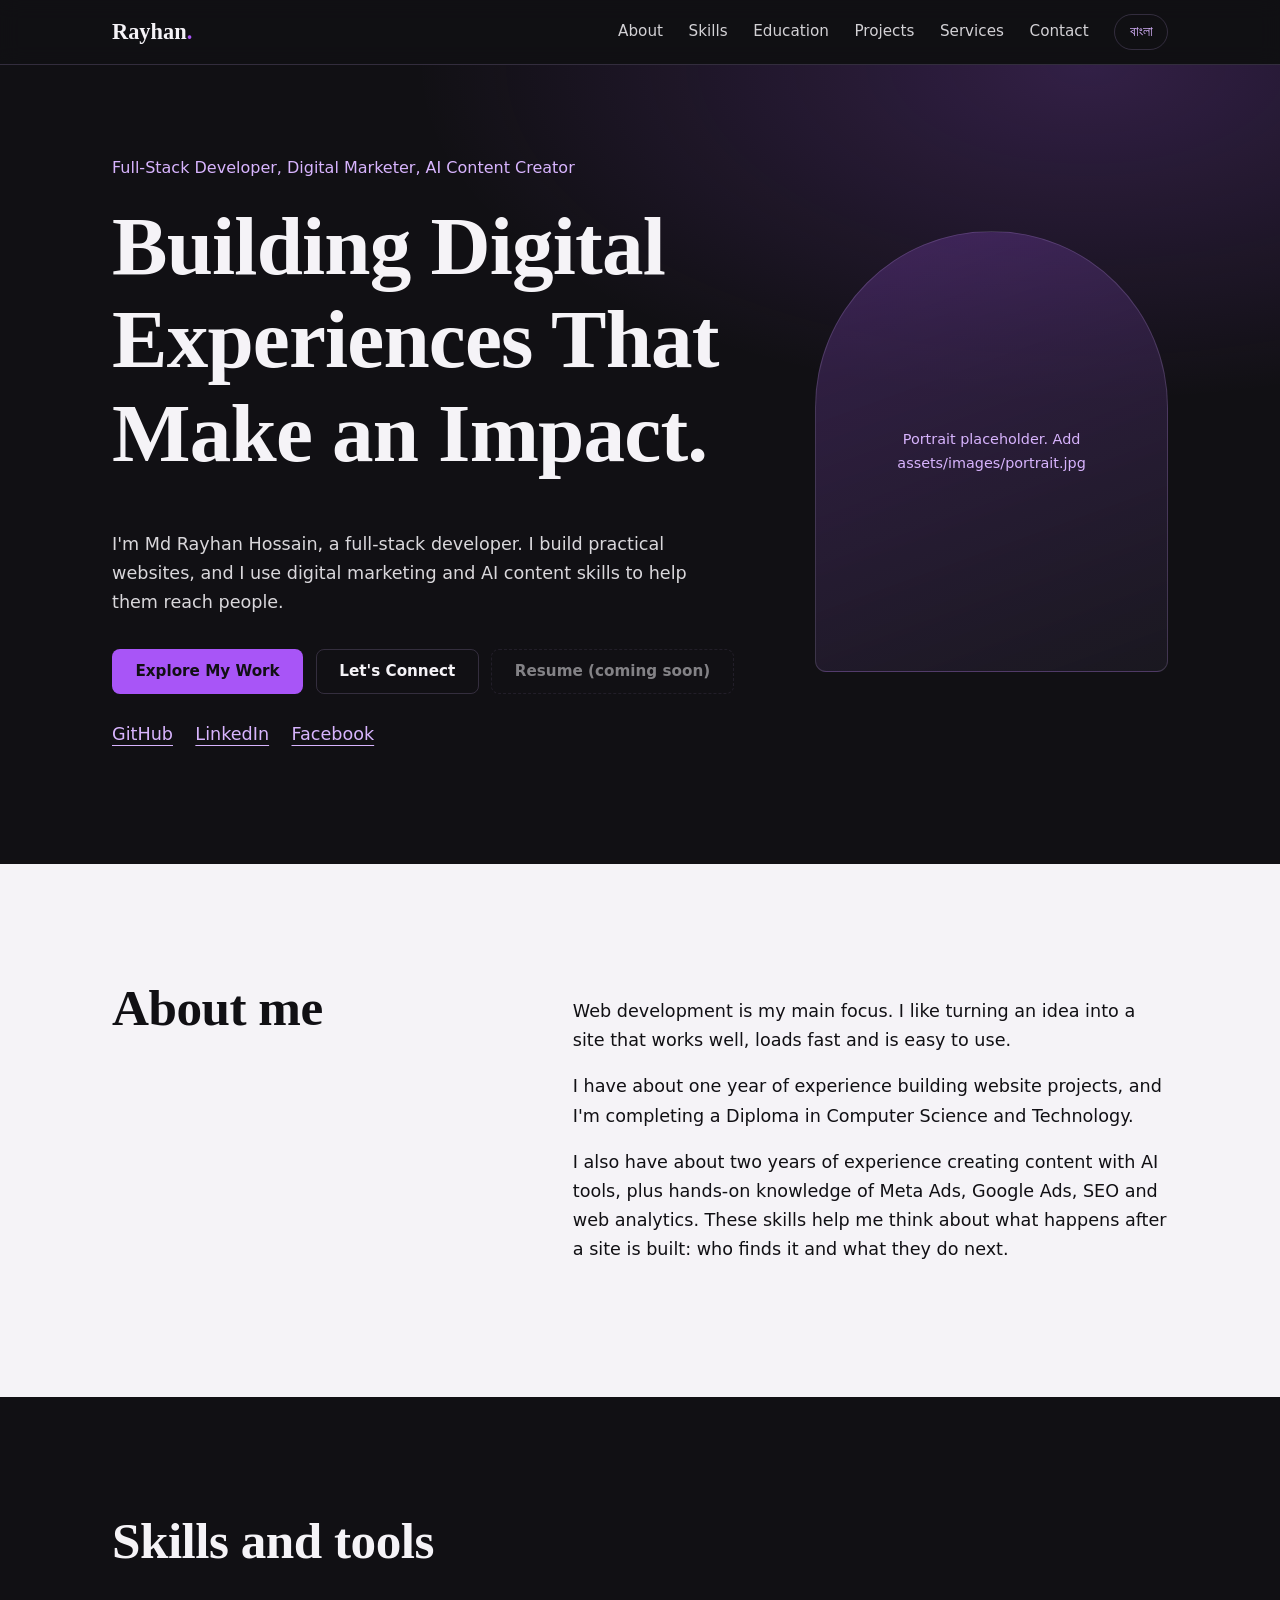
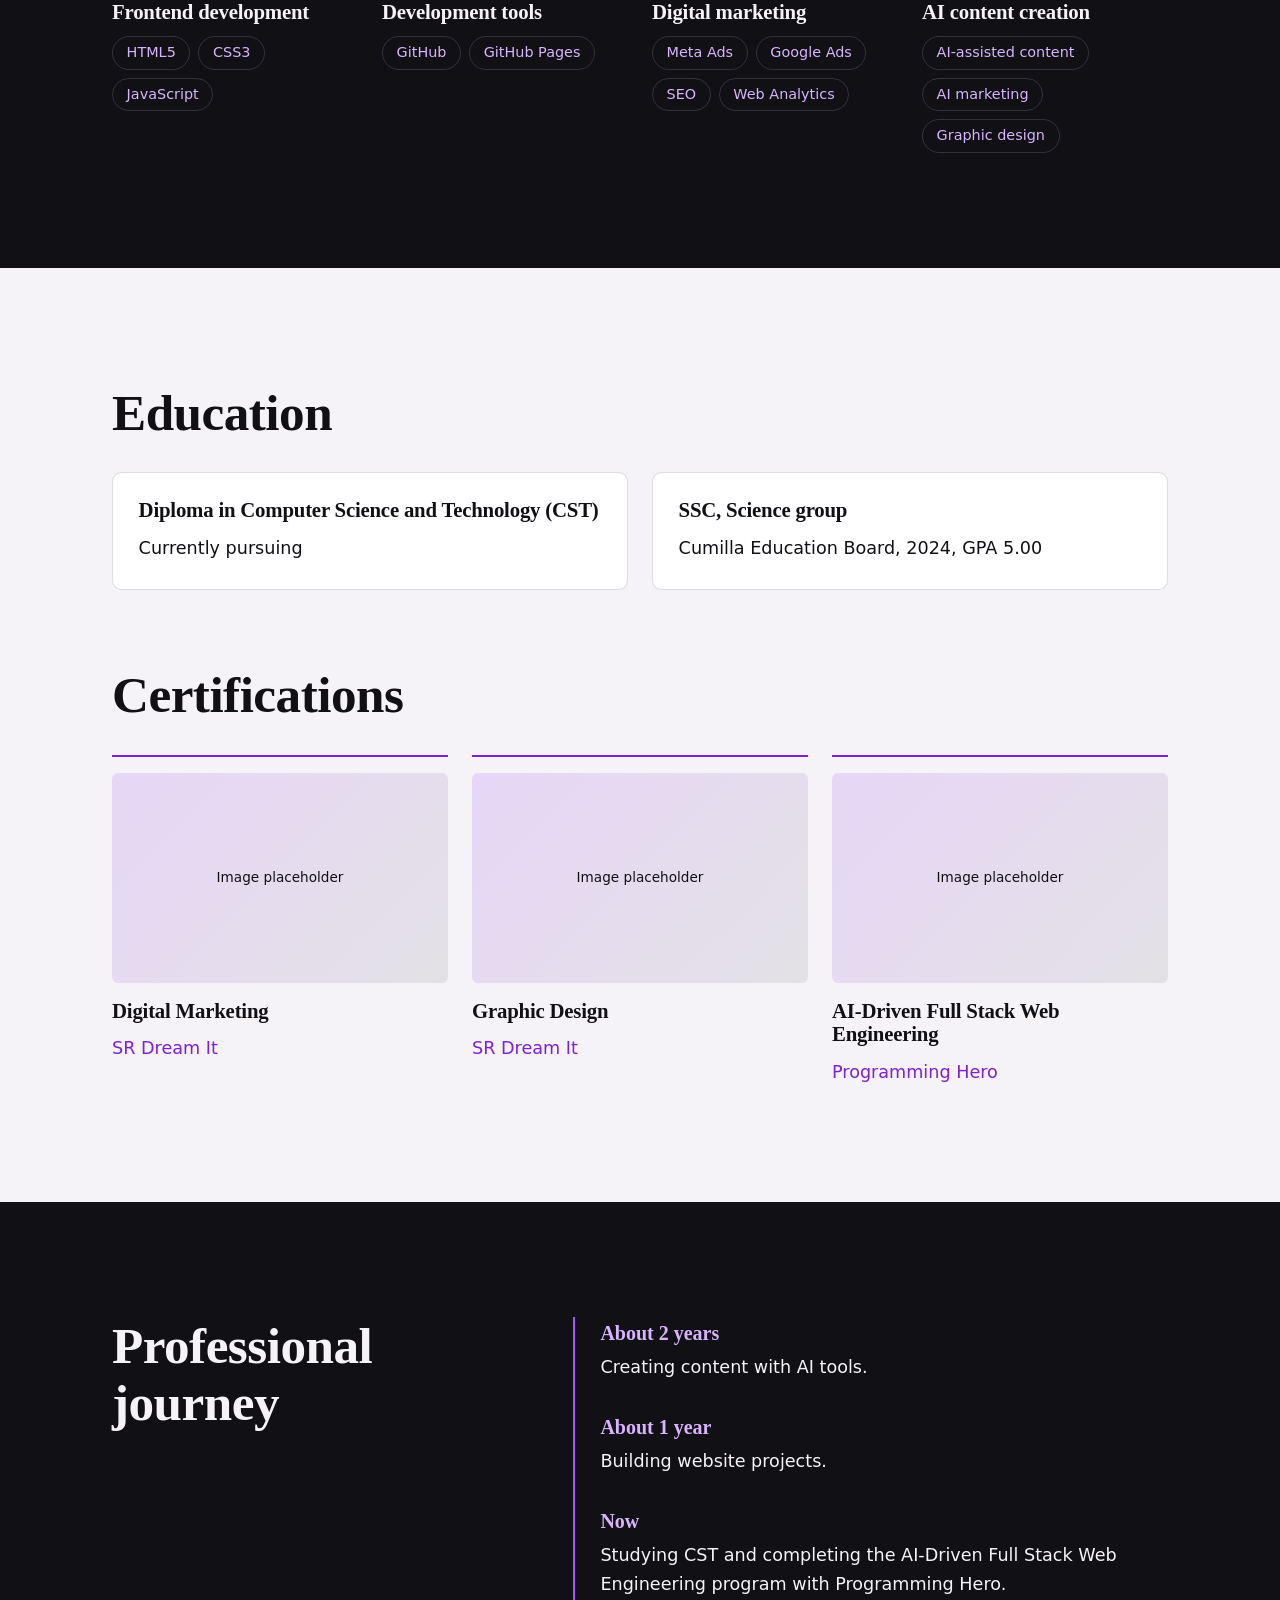
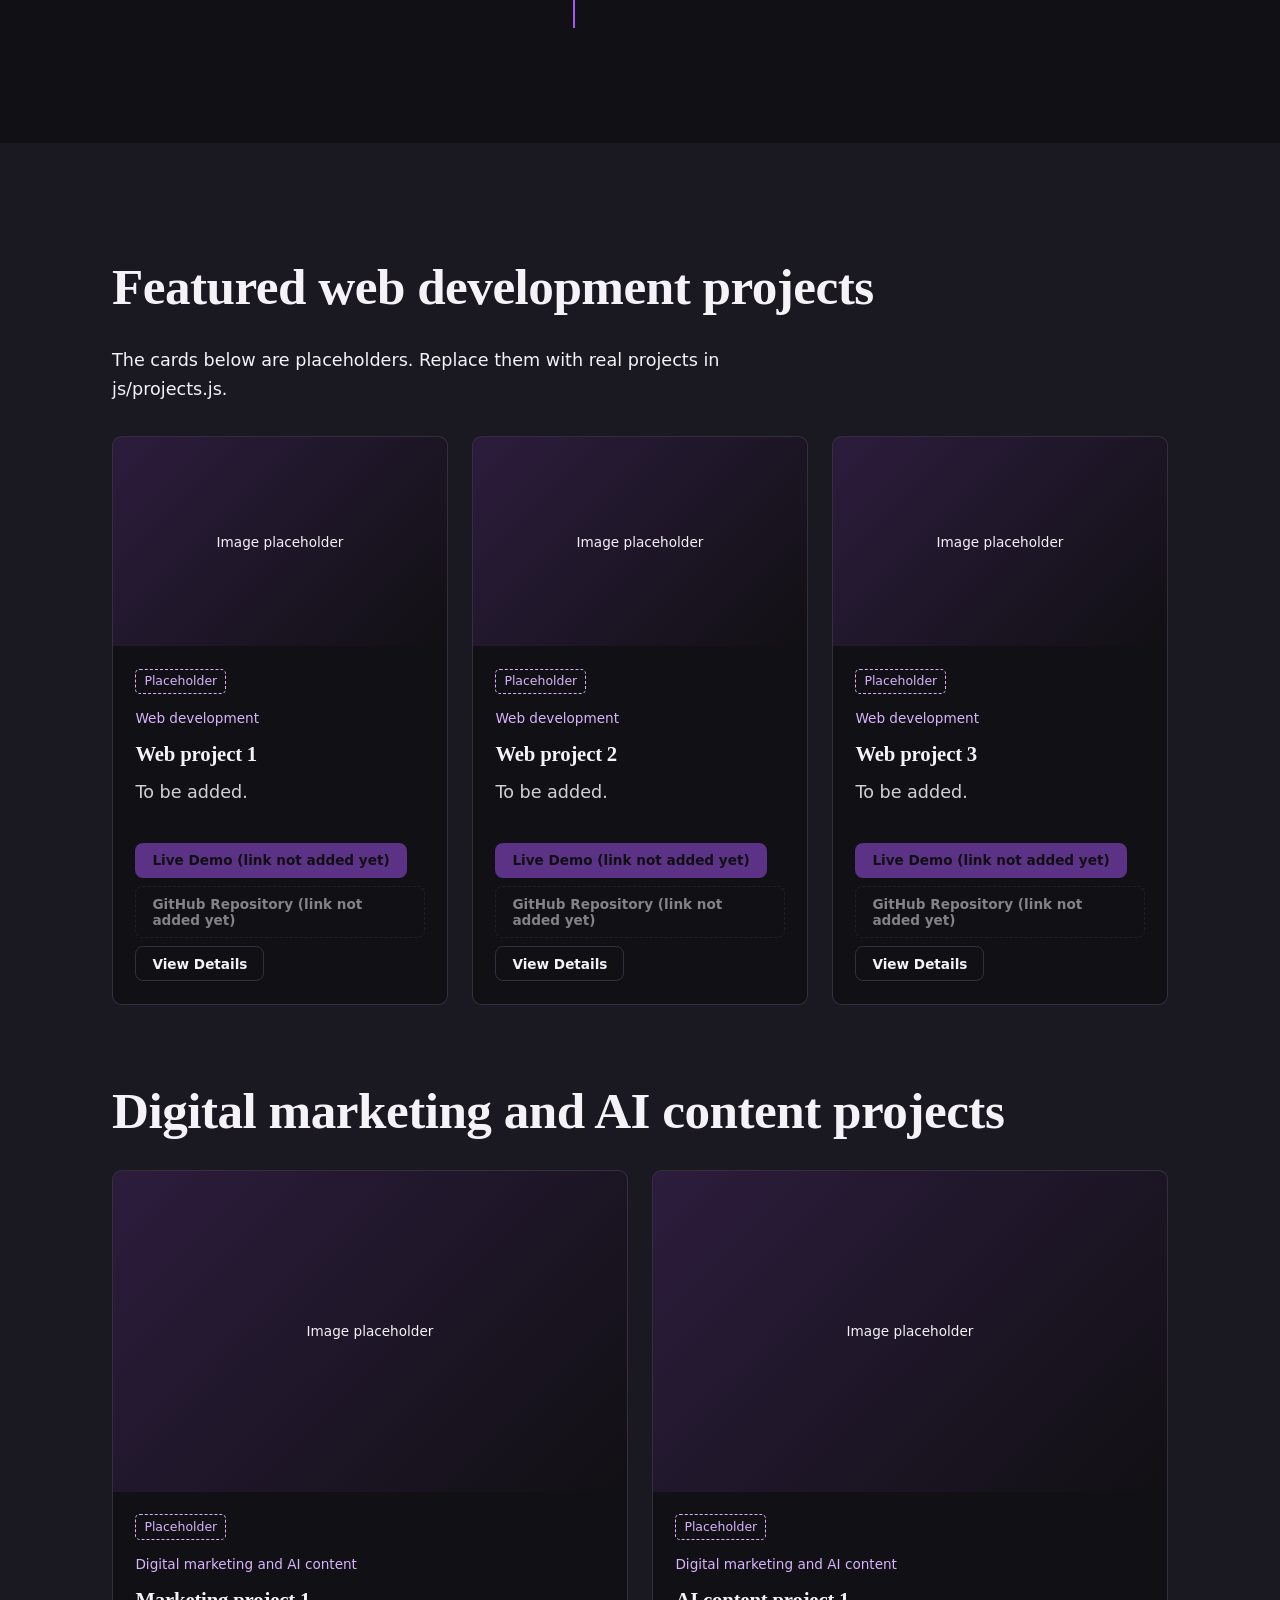
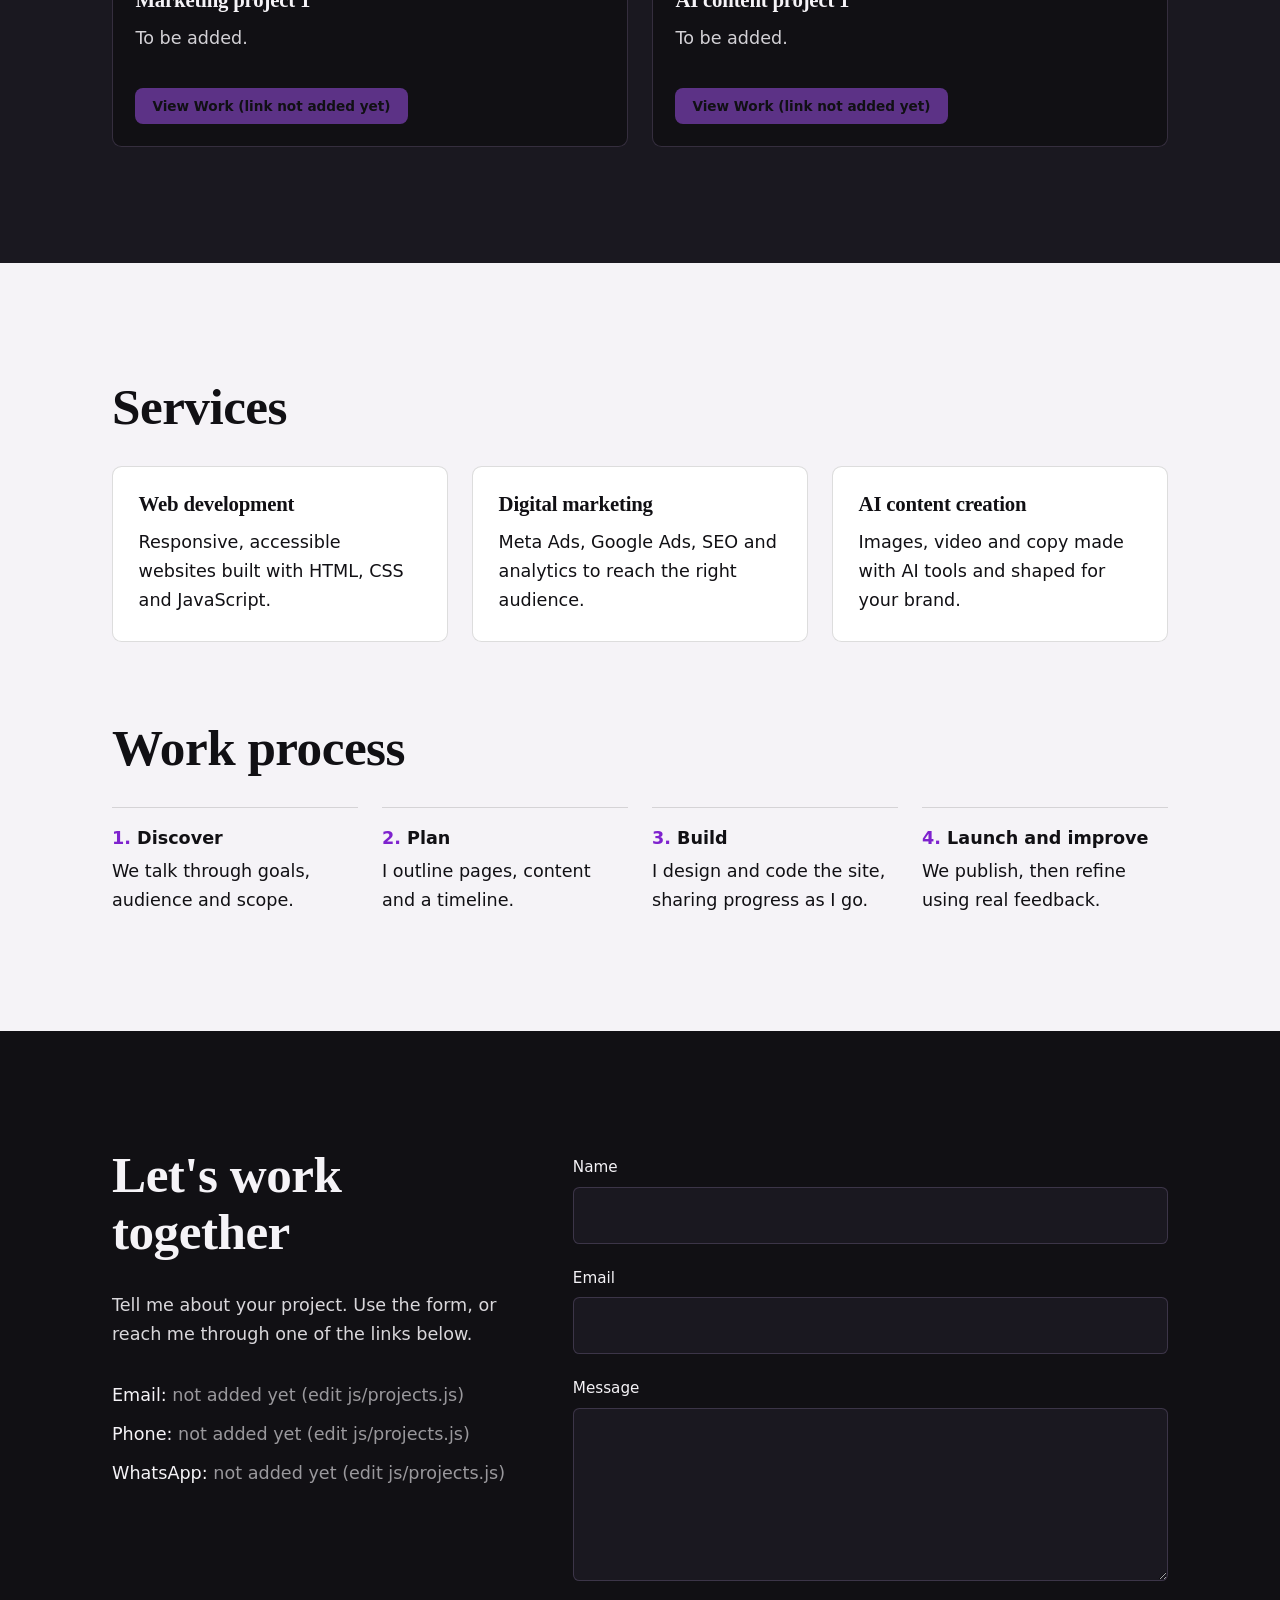
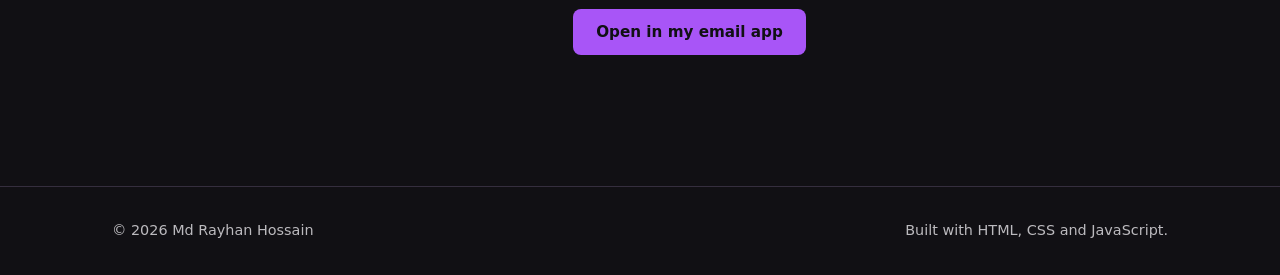
==== index.html @ b30fa4c8 "added portfolio" ====
<!DOCTYPE html>
<html lang="en">
<head>
<meta charset="utf-8">
<meta name="viewport" content="width=device-width,initial-scale=1">
<title>Md Rayhan Hossain | Full-Stack Developer, Digital Marketer, AI Content Creator</title>
<meta name="description" content="Portfolio of Md Rayhan Hossain: full-stack developer, digital marketer and AI content creator.">
<!-- TODO: replace with your real URL after deploying -->
<link rel="canonical" href="https://YOUR-USERNAME.github.io/YOUR-REPO/">
<meta property="og:type" content="website">
<meta property="og:title" content="Md Rayhan Hossain | Full-Stack Developer">
<meta property="og:description" content="Building digital experiences that make an impact.">
<meta property="og:url" content="https://YOUR-USERNAME.github.io/YOUR-REPO/">
<meta property="og:image" content="https://YOUR-USERNAME.github.io/YOUR-REPO/assets/images/og-image.jpg">
<link rel="icon" href="assets/images/favicon.svg" type="image/svg+xml">
<link rel="stylesheet" href="css/style.css">
<script>document.documentElement.classList.add('js')</script>
</head>
<body data-base="">
<a class="skip" href="#main" data-i18n="skip">Skip to content</a>
<header class="nav">
  <div class="wrap nav-in">
    <a class="logo" href="#top" aria-label="Md Rayhan Hossain, home">Rayhan<span>.</span></a>
    <button class="burger" id="burger" aria-expanded="false" aria-controls="menu" aria-label="Menu"><i></i><i></i></button>
    <nav id="menu" class="menu" aria-label="Main">
      <a href="#about" data-i18n="nav.about">About</a>
      <a href="#skills" data-i18n="nav.skills">Skills</a>
      <a href="#education" data-i18n="nav.education">Education</a>
      <a href="#projects" data-i18n="nav.projects">Projects</a>
      <a href="#services" data-i18n="nav.services">Services</a>
      <a href="#contact" data-i18n="nav.contact">Contact</a>
      <button class="lang" id="lang" type="button" aria-label="Switch language">বাংলা</button>
    </nav>
  </div>
</header>

<main id="main">
<section class="hero dark" id="top">
  <div class="wrap hero-grid">
    <div>
      <p class="kicker rise" style="--d:0" data-i18n="hero.role">Full-Stack Developer, Digital Marketer, AI Content Creator</p>
      <h1 class="rise" style="--d:1" data-i18n="hero.title">Building Digital Experiences That Make an Impact.</h1>
      <p class="lead rise" style="--d:2" data-i18n="hero.intro"></p>
      <div class="btns rise" style="--d:3">
        <a class="btn primary" href="#projects" data-i18n="hero.work">Explore My Work</a>
        <a class="btn ghost" href="#contact" data-i18n="hero.connect">Let's Connect</a>
        <a class="btn ghost" id="resume" href="assets/resume/resume.pdf" download aria-disabled="true" data-i18n="hero.resume">Resume</a>
      </div>
      <ul class="social rise" style="--d:4" aria-label="Social profiles">
        <li><a href="https://github.com/rayhanhossain-pro" target="_blank" rel="noopener noreferrer">GitHub</a></li>
        <li><a href="https://www.linkedin.com/in/rayhanhossainofficial/" target="_blank" rel="noopener noreferrer">LinkedIn</a></li>
        <li><a href="https://www.facebook.com/rayhanhossain.pro/" target="_blank" rel="noopener noreferrer">Facebook</a></li>
      </ul>
    </div>
    <figure class="portrait rise" style="--d:2">
      <div class="ph-box"><span data-i18n="hero.portrait">Portrait placeholder. Add assets/images/portrait.jpg</span></div>
      <img src="assets/images/portrait.jpg" alt="Portrait of Md Rayhan Hossain" width="480" height="600" hidden
           onload="this.hidden=false;this.previousElementSibling.hidden=true">
    </figure>
  </div>
</section>

<section class="light" id="about">
  <div class="wrap split reveal">
    <h2 data-i18n="about.title">About me</h2>
    <div class="prose">
      <p data-i18n="about.p1"></p>
      <p data-i18n="about.p2"></p>
      <p data-i18n="about.p3"></p>
    </div>
  </div>
</section>

<section class="dark" id="skills">
  <div class="wrap">
    <h2 class="reveal" data-i18n="skills.title">Skills and tools</h2>
    <div class="grid4">
      <div class="reveal"><h3 data-i18n="skills.fe">Frontend development</h3><ul class="tags"><li>HTML5</li><li>CSS3</li><li>JavaScript</li></ul></div>
      <div class="reveal"><h3 data-i18n="skills.tools">Development tools</h3><ul class="tags"><li>GitHub</li><li>GitHub Pages</li></ul></div>
      <div class="reveal"><h3 data-i18n="skills.dm">Digital marketing</h3><ul class="tags"><li>Meta Ads</li><li>Google Ads</li><li>SEO</li><li>Web Analytics</li></ul></div>
      <div class="reveal"><h3 data-i18n="skills.ai">AI content creation</h3><ul class="tags"><li data-i18n="skills.aic">AI-assisted content</li><li data-i18n="skills.aim">AI marketing</li><li data-i18n="skills.gd">Graphic design</li></ul></div>
    </div>
  </div>
</section>

<section class="light" id="education">
  <div class="wrap">
    <h2 class="reveal" data-i18n="edu.title">Education</h2>
    <div class="grid2 reveal">
      <article class="panel"><h3 data-i18n="edu.diploma">Diploma in Computer Science and Technology (CST)</h3><p data-i18n="edu.diploma.m">Currently pursuing</p></article>
      <article class="panel"><h3 data-i18n="edu.ssc">SSC, Science group</h3><p data-i18n="edu.ssc.m">Cumilla Education Board, 2024, GPA 5.00</p></article>
    </div>
    <h2 class="reveal sub" id="certs" data-i18n="cert.title">Certifications</h2>
    <div class="grid3">
      <article class="cert reveal"><div class="thumb"><span data-i18n="img.ph">Image placeholder</span><img src="assets/images/cert-digital-marketing.jpg" alt="Digital Marketing certificate, SR Dream It" loading="lazy" hidden onload="this.hidden=false;this.previousElementSibling.hidden=true"></div><h3>Digital Marketing</h3><p>SR Dream It</p></article>
      <article class="cert reveal"><div class="thumb"><span data-i18n="img.ph">Image placeholder</span><img src="assets/images/cert-graphic-design.jpg" alt="Graphic Design certificate, SR Dream It" loading="lazy" hidden onload="this.hidden=false;this.previousElementSibling.hidden=true"></div><h3>Graphic Design</h3><p>SR Dream It</p></article>
      <article class="cert reveal"><div class="thumb"><span data-i18n="img.ph">Image placeholder</span><img src="assets/images/cert-programming-hero.jpg" alt="AI-Driven Full Stack Web Engineering certificate, Programming Hero" loading="lazy" hidden onload="this.hidden=false;this.previousElementSibling.hidden=true"></div><h3>AI-Driven Full Stack Web Engineering</h3><p>Programming Hero</p></article>
    </div>
  </div>
</section>

<section class="dark" id="journey">
  <div class="wrap split">
    <h2 class="reveal" data-i18n="journey.title">Professional journey</h2>
    <ol class="timeline reveal">
      <li><b data-i18n="j1.t">About 2 years</b><span data-i18n="j1.d"></span></li>
      <li><b data-i18n="j2.t">About 1 year</b><span data-i18n="j2.d"></span></li>
      <li><b data-i18n="j3.t">Now</b><span data-i18n="j3.d"></span></li>
    </ol>
  </div>
</section>

<section class="dark alt" id="projects">
  <div class="wrap">
    <h2 class="reveal" data-i18n="projects.web">Featured web development projects</h2>
    <p class="note reveal" id="web-note" data-i18n="projects.note"></p>
    <div class="grid3" id="web-grid"></div>
    <h2 class="reveal sub" data-i18n="projects.mkt">Digital marketing and AI content projects</h2>
    <div class="grid3" id="mkt-grid"></div>
  </div>
</section>

<section class="light" id="services">
  <div class="wrap">
    <h2 class="reveal" data-i18n="services.title">Services</h2>
    <div class="grid3">
      <article class="panel reveal"><h3 data-i18n="s1.t"></h3><p data-i18n="s1.d"></p></article>
      <article class="panel reveal"><h3 data-i18n="s2.t"></h3><p data-i18n="s2.d"></p></article>
      <article class="panel reveal"><h3 data-i18n="s3.t"></h3><p data-i18n="s3.d"></p></article>
    </div>
    <h2 class="reveal sub" data-i18n="process.title">Work process</h2>
    <ol class="steps">
      <li class="reveal"><b data-i18n="p1.t"></b><span data-i18n="p1.d"></span></li>
      <li class="reveal"><b data-i18n="p2.t"></b><span data-i18n="p2.d"></span></li>
      <li class="reveal"><b data-i18n="p3.t"></b><span data-i18n="p3.d"></span></li>
      <li class="reveal"><b data-i18n="p4.t"></b><span data-i18n="p4.d"></span></li>
    </ol>
  </div>
</section>

<section class="dark" id="contact">
  <div class="wrap split">
    <div class="reveal">
      <h2 data-i18n="contact.title">Let's work together</h2>
      <p class="lead" data-i18n="contact.intro"></p>
      <ul class="contact-list" id="contact-list"></ul>
    </div>
    <form id="form" class="form reveal" novalidate>
      <label for="f-name" data-i18n="form.name">Name</label>
      <input id="f-name" name="name" autocomplete="name" required aria-describedby="e-name">
      <p class="err" id="e-name" role="alert"></p>
      <label for="f-email" data-i18n="form.email">Email</label>
      <input id="f-email" name="email" type="email" autocomplete="email" required aria-describedby="e-email">
      <p class="err" id="e-email" role="alert"></p>
      <label for="f-msg" data-i18n="form.msg">Message</label>
      <textarea id="f-msg" name="message" rows="5" required aria-describedby="e-msg"></textarea>
      <p class="err" id="e-msg" role="alert"></p>
      <button class="btn primary" type="submit" data-i18n="form.send">Open in my email app</button>
      <p class="status" id="status" role="status"></p>
    </form>
  </div>
</section>
</main>

<footer class="footer dark">
  <div class="wrap foot-in">
    <p>&copy; <span id="year"></span> Md Rayhan Hossain</p>
    <p data-i18n="footer.note">Built with HTML, CSS and JavaScript.</p>
  </div>
</footer>
<script src="js/translations.js"></script>
<script src="js/projects.js"></script>
<script src="js/main.js"></script>
</body>
</html>
---- css/style.css ----
/* Brand tokens: change colors here */
:root{
  --ink:#111014; --ink-2:#1a1820; --purple:#A855F7; --paper:#F5F3F7; --lilac:#D8B4FE;
  --purple-ink:#7E22CE; /* darker purple for text on light backgrounds */
  --line-d:rgba(216,180,254,.18); --line-l:rgba(17,16,20,.14);
  --serif:"Iowan Old Style","Palatino Linotype",Palatino,Georgia,serif;
  --sans:system-ui,-apple-system,"Segoe UI",Roboto,"Noto Sans Bengali","Hind Siliguri","Kalpurush",sans-serif;
  --step:clamp(1rem,.9rem + .25vw,1.2rem);
  --pad:clamp(1.25rem,4vw,3rem);
}
*,*::before,*::after{box-sizing:border-box}
html{scroll-behavior:smooth;scroll-padding-top:5rem;-webkit-text-size-adjust:100%}
body{margin:0;font:var(--step)/1.65 var(--sans);background:var(--ink);color:var(--paper);overflow-x:hidden}
html[lang=bn] body{line-height:1.85}
img{max-width:100%;display:block}
a{color:inherit}
h1,h2,h3{font-family:var(--serif);font-weight:600;line-height:1.12;margin:0 0 .6em;letter-spacing:-.01em}
html[lang=bn] h1,html[lang=bn] h2,html[lang=bn] h3{font-family:var(--sans);line-height:1.35}
h1{font-size:clamp(2.4rem,1.2rem + 5vw,5.4rem)}
h2{font-size:clamp(1.9rem,1.2rem + 2.6vw,3.2rem)}
h3{font-size:1.3rem}
:focus-visible{outline:3px solid var(--lilac);outline-offset:3px;border-radius:4px}
.light :focus-visible{outline-color:var(--purple-ink)}
.skip{position:absolute;left:-999px;top:0;background:var(--lilac);color:var(--ink);padding:.6rem 1rem;z-index:100}
.skip:focus{left:0}
.wrap{width:100%;max-width:72rem;margin:0 auto;padding-inline:var(--pad)}
@media(min-width:1800px){.wrap{max-width:92rem}body{font-size:1.3rem}}
section{padding-block:clamp(4rem,9vw,8rem)}
.dark{background:var(--ink);color:var(--paper)}
.dark.alt{background:var(--ink-2)}
.light{background:var(--paper);color:var(--ink)}
.light h2,.light .kicker{color:var(--ink)}
.sub{margin-top:clamp(3rem,6vw,5rem)}

/* nav */
.nav{position:sticky;top:0;z-index:50;background:rgba(17,16,20,.88);backdrop-filter:blur(10px);border-bottom:1px solid var(--line-d)}
.nav-in{display:flex;align-items:center;justify-content:space-between;min-height:4rem}
.logo{font:600 1.4rem var(--serif);text-decoration:none}.logo span{color:var(--purple)}
.menu{display:flex;align-items:center;gap:1.6rem}
.menu a{text-decoration:none;font-size:.95rem;opacity:.85;transition:opacity .2s,color .2s}
.menu a:hover{opacity:1;color:var(--lilac)}
.lang{font:inherit;font-size:.9rem;background:none;color:var(--lilac);border:1px solid var(--line-d);border-radius:999px;padding:.3rem .9rem;cursor:pointer;transition:background .2s}
.lang:hover{background:rgba(168,85,247,.18)}
.burger{display:none;background:none;border:0;width:2.75rem;height:2.75rem;cursor:pointer;position:relative}
.burger i{position:absolute;left:.7rem;right:.7rem;height:2px;background:var(--paper);transition:transform .3s}
.burger i:first-child{top:1.1rem}.burger i:last-child{top:1.6rem}
.burger[aria-expanded=true] i:first-child{transform:translateY(.25rem) rotate(45deg)}
.burger[aria-expanded=true] i:last-child{transform:translateY(-.25rem) rotate(-45deg)}
@media(max-width:52rem){
  .burger{display:block}
  .menu{position:absolute;inset:4rem 0 auto 0;flex-direction:column;align-items:stretch;gap:0;background:var(--ink);border-bottom:1px solid var(--line-d);padding:.5rem var(--pad) 1.25rem;
    clip-path:inset(0 0 100% 0);visibility:hidden;transition:clip-path .35s ease,visibility .35s}
  .menu.open{clip-path:inset(0);visibility:visible}
  .menu a{padding:.9rem 0;font-size:1.1rem;border-bottom:1px solid var(--line-d)}
  .lang{margin-top:1rem;align-self:flex-start}
}

/* hero */
.hero{padding-top:clamp(3rem,7vw,6rem);background:radial-gradient(60rem 30rem at 85% 0%,rgba(168,85,247,.22),transparent 70%),var(--ink)}
.hero-grid{display:grid;gap:3rem;grid-template-columns:1.3fr .7fr;align-items:center}
.kicker{color:var(--lilac);margin:0 0 1.2rem;font-size:1rem}
.lead{max-width:38rem;opacity:.88}
.btns{display:flex;flex-wrap:wrap;gap:.8rem;margin:2rem 0 1.6rem}
.btn{display:inline-block;font:600 .95rem var(--sans);text-decoration:none;padding:.8rem 1.4rem;border-radius:.5rem;border:1px solid transparent;cursor:pointer;transition:transform .2s,background .2s,border-color .2s,color .2s}
.btn.primary{background:var(--purple);color:var(--ink)}
.btn.primary:hover{background:var(--lilac);transform:translateY(-2px)}
.btn.ghost{border-color:var(--line-d);color:var(--paper)}
.btn.ghost:hover{border-color:var(--lilac);color:var(--lilac)}
.light .btn.ghost{color:var(--ink);border-color:var(--line-l)}
.btn.is-disabled,.btn[aria-disabled=true]{opacity:.5;cursor:not-allowed;transform:none!important;border-style:dashed}
.social{display:flex;gap:1.4rem;list-style:none;margin:0;padding:0}
.social a{color:var(--lilac);text-underline-offset:.3em}
.portrait{margin:0;aspect-ratio:4/5;border-radius:12rem 12rem .75rem .75rem;overflow:hidden;border:1px solid var(--line-d);background:linear-gradient(160deg,rgba(168,85,247,.25),var(--ink-2))}
.portrait img,.ph-box{width:100%;height:100%;object-fit:cover}
.ph-box{display:grid;place-items:center;text-align:center;padding:2rem;font-size:.9rem;color:var(--lilac)}
[hidden]{display:none!important}
@media(max-width:52rem){.hero-grid{grid-template-columns:1fr}.portrait{max-width:18rem}}

/* shared blocks */
.split{display:grid;grid-template-columns:.8fr 1.2fr;gap:clamp(2rem,5vw,5rem)}
@media(max-width:52rem){.split{grid-template-columns:1fr;gap:1rem}}
.prose{max-width:40rem}
.grid2,.grid3,.grid4{display:grid;gap:1.5rem}
.grid2{grid-template-columns:repeat(auto-fit,minmax(min(100%,18rem),1fr))}
.grid3{grid-template-columns:repeat(auto-fit,minmax(min(100%,19rem),1fr))}
.grid4{grid-template-columns:repeat(auto-fit,minmax(min(100%,14rem),1fr))}
.panel{border:1px solid var(--line-l);border-radius:.6rem;padding:1.6rem;background:#fff}
.panel p{margin:0}
.dark .panel{background:var(--ink-2);border-color:var(--line-d)}
.tags{list-style:none;margin:0;padding:0;display:flex;flex-wrap:wrap;gap:.5rem}
.tags li{border:1px solid var(--line-d);border-radius:999px;padding:.25rem .85rem;font-size:.9rem;color:var(--lilac)}
.light .tags li{border-color:var(--line-l);color:var(--purple-ink)}
.cert{border-top:2px solid var(--purple-ink);padding-top:1rem}
.cert p{margin:0;color:var(--purple-ink)}
.thumb{aspect-ratio:16/10;overflow:hidden;border-radius:.4rem;background:linear-gradient(135deg,rgba(168,85,247,.18),rgba(17,16,20,.08));display:grid;place-items:center;font-size:.85rem;margin-bottom:1rem}
.thumb img{width:100%;height:100%;object-fit:cover}
.timeline,.steps{list-style:none;margin:0;padding:0}
.timeline li{display:grid;gap:.2rem;padding:0 0 1.8rem 1.6rem;border-left:2px solid var(--purple);position:relative}
.timeline b{font-family:var(--serif);font-size:1.25rem;color:var(--lilac)}
.steps{display:grid;grid-template-columns:repeat(auto-fit,minmax(min(100%,14rem),1fr));gap:1.5rem;counter-reset:s}
.steps li{counter-increment:s;border-top:1px solid var(--line-l);padding-top:1rem;display:grid;gap:.3rem}
.steps b::before{content:counter(s) ". ";color:var(--purple-ink)}

/* project cards */
.note{opacity:.75;max-width:42rem;margin:0 0 2rem}
.card{background:var(--ink);border:1px solid var(--line-d);border-radius:.6rem;overflow:hidden;display:flex;flex-direction:column;transition:transform .25s,border-color .25s}
.card:hover{transform:translateY(-4px);border-color:var(--purple)}
.card .thumb{border-radius:0;margin:0}
.card .body{padding:1.4rem;display:flex;flex-direction:column;gap:.8rem;flex:1}
.card h3{margin:0}.card p{margin:0;opacity:.85}
.cat{color:var(--lilac);font-size:.85rem}
.actions{display:flex;flex-wrap:wrap;gap:.5rem;margin-top:auto;padding-top:.6rem}
.actions .btn{padding:.55rem 1rem;font-size:.85rem}
.badge{align-self:flex-start;font-size:.78rem;border:1px dashed var(--lilac);color:var(--lilac);border-radius:.3rem;padding:.1rem .5rem}

/* contact */
.contact-list{list-style:none;padding:0;margin:2rem 0 0;display:grid;gap:.6rem}
.contact-list a{color:var(--lilac)}.contact-list .ph{opacity:.6}
.form{display:grid;gap:.4rem;align-content:start}
.form label{font-size:.95rem;margin-top:.6rem}
.form input,.form textarea{font:inherit;color:var(--paper);background:var(--ink-2);border:1px solid var(--line-d);border-radius:.4rem;padding:.8rem 1rem;width:100%}
.form input:focus,.form textarea:focus{border-color:var(--purple)}
.form [aria-invalid=true]{border-color:#f87171}
.err{color:#fca5a5;font-size:.88rem;margin:0;min-height:0}
.form .btn{justify-self:start;margin-top:1rem}
.status{margin:.6rem 0 0;color:var(--lilac)}
.footer{padding-block:2rem;border-top:1px solid var(--line-d);font-size:.9rem}
.foot-in{display:flex;flex-wrap:wrap;justify-content:space-between;gap:.5rem}.foot-in p{margin:0;opacity:.75}

/* detail page */
.detail{padding-block:clamp(3rem,7vw,6rem);min-height:80vh}
.detail h1{font-size:clamp(2rem,1rem + 4vw,3.8rem)}
.detail section{padding:0;margin-top:2.4rem;max-width:44rem}
.detail h2{font-size:1.5rem;color:var(--lilac)}
.detail ul.list{padding-left:1.2rem}
.detail .thumb{max-width:44rem;margin-top:2rem}
.detail .actions{padding:0;margin-top:1.4rem}.detail .actions .btn{font-size:.95rem;padding:.7rem 1.2rem}

/* motion */
.rise{animation:rise .8s cubic-bezier(.2,.7,.2,1) both;animation-delay:calc(var(--d,0)*.1s)}
@keyframes rise{from{opacity:0;transform:translateY(18px)}}
.js .reveal{opacity:0;transform:translateY(14px);transition:opacity .6s,transform .6s}
.js .reveal.in{opacity:1;transform:none}
@media(prefers-reduced-motion:reduce){
  html{scroll-behavior:auto}
  *,*::before,*::after{animation:none!important;transition:none!important}
  .js .reveal{opacity:1;transform:none}
}
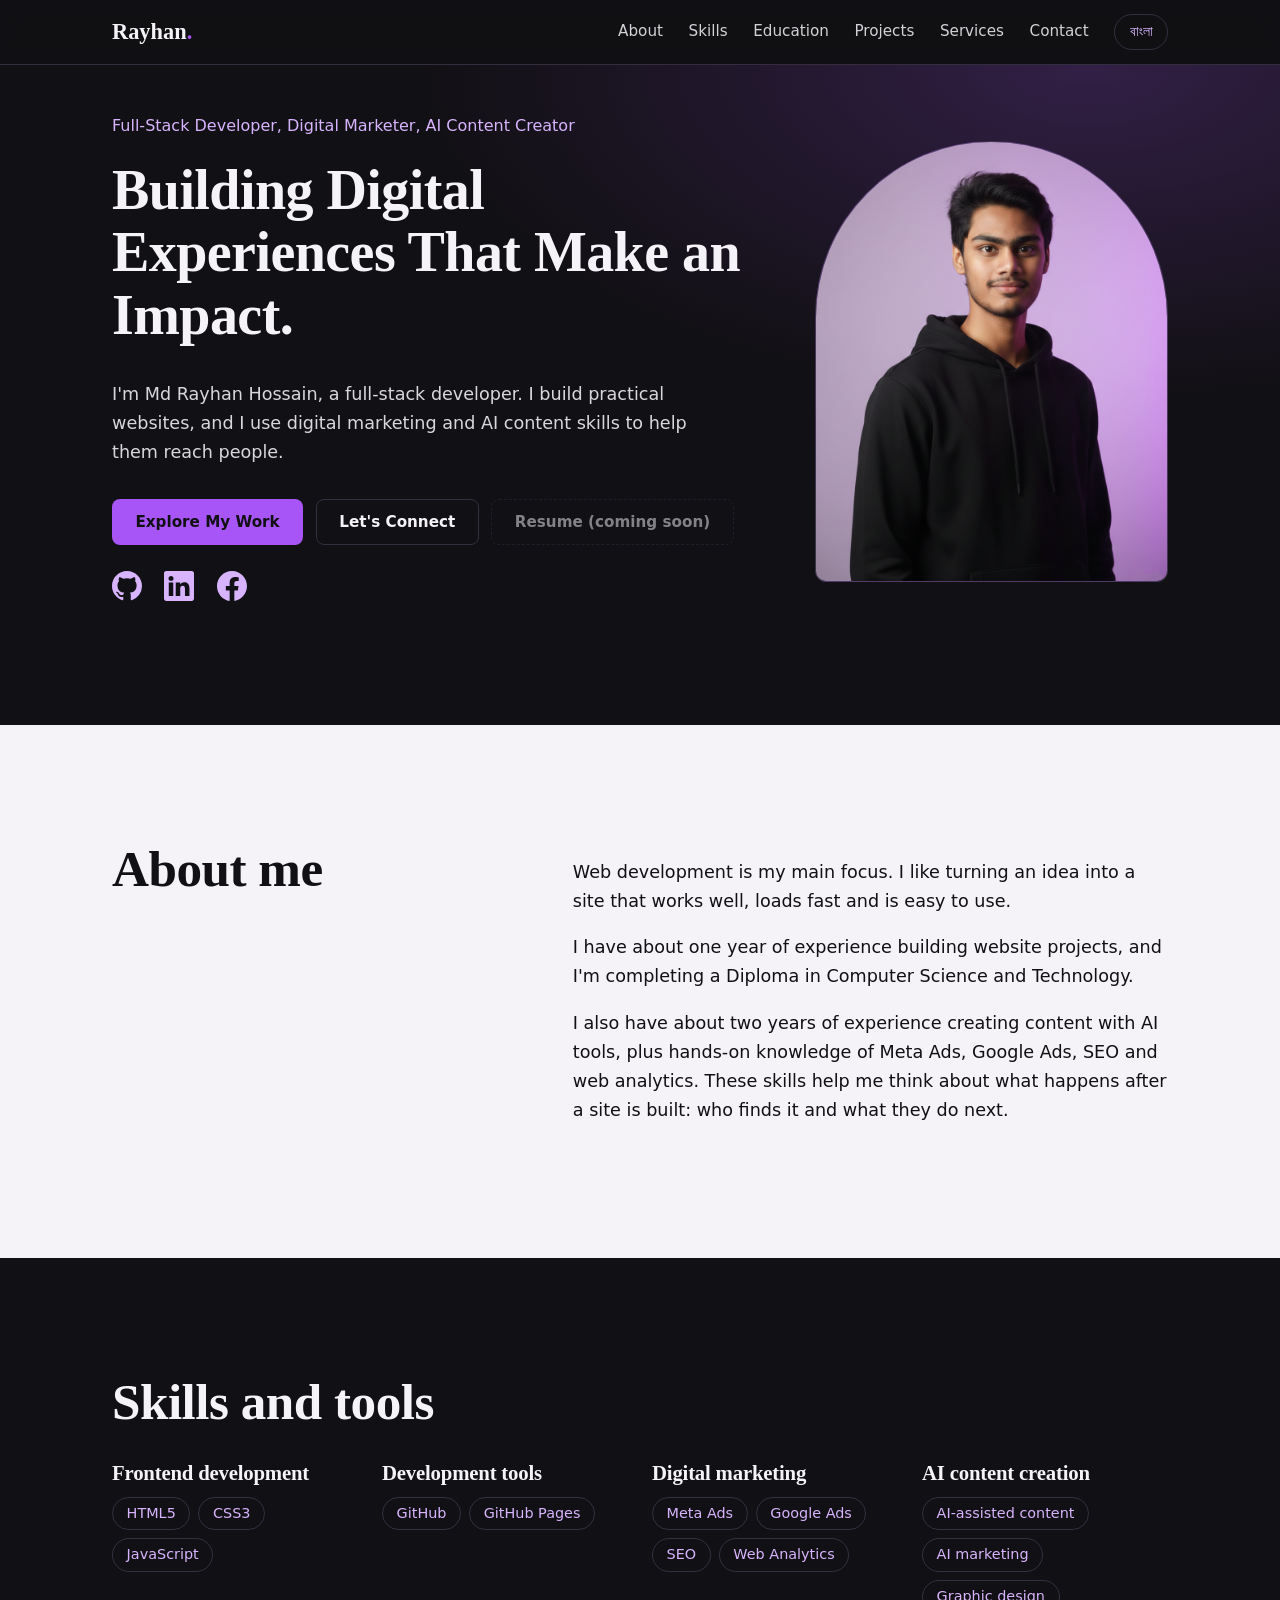
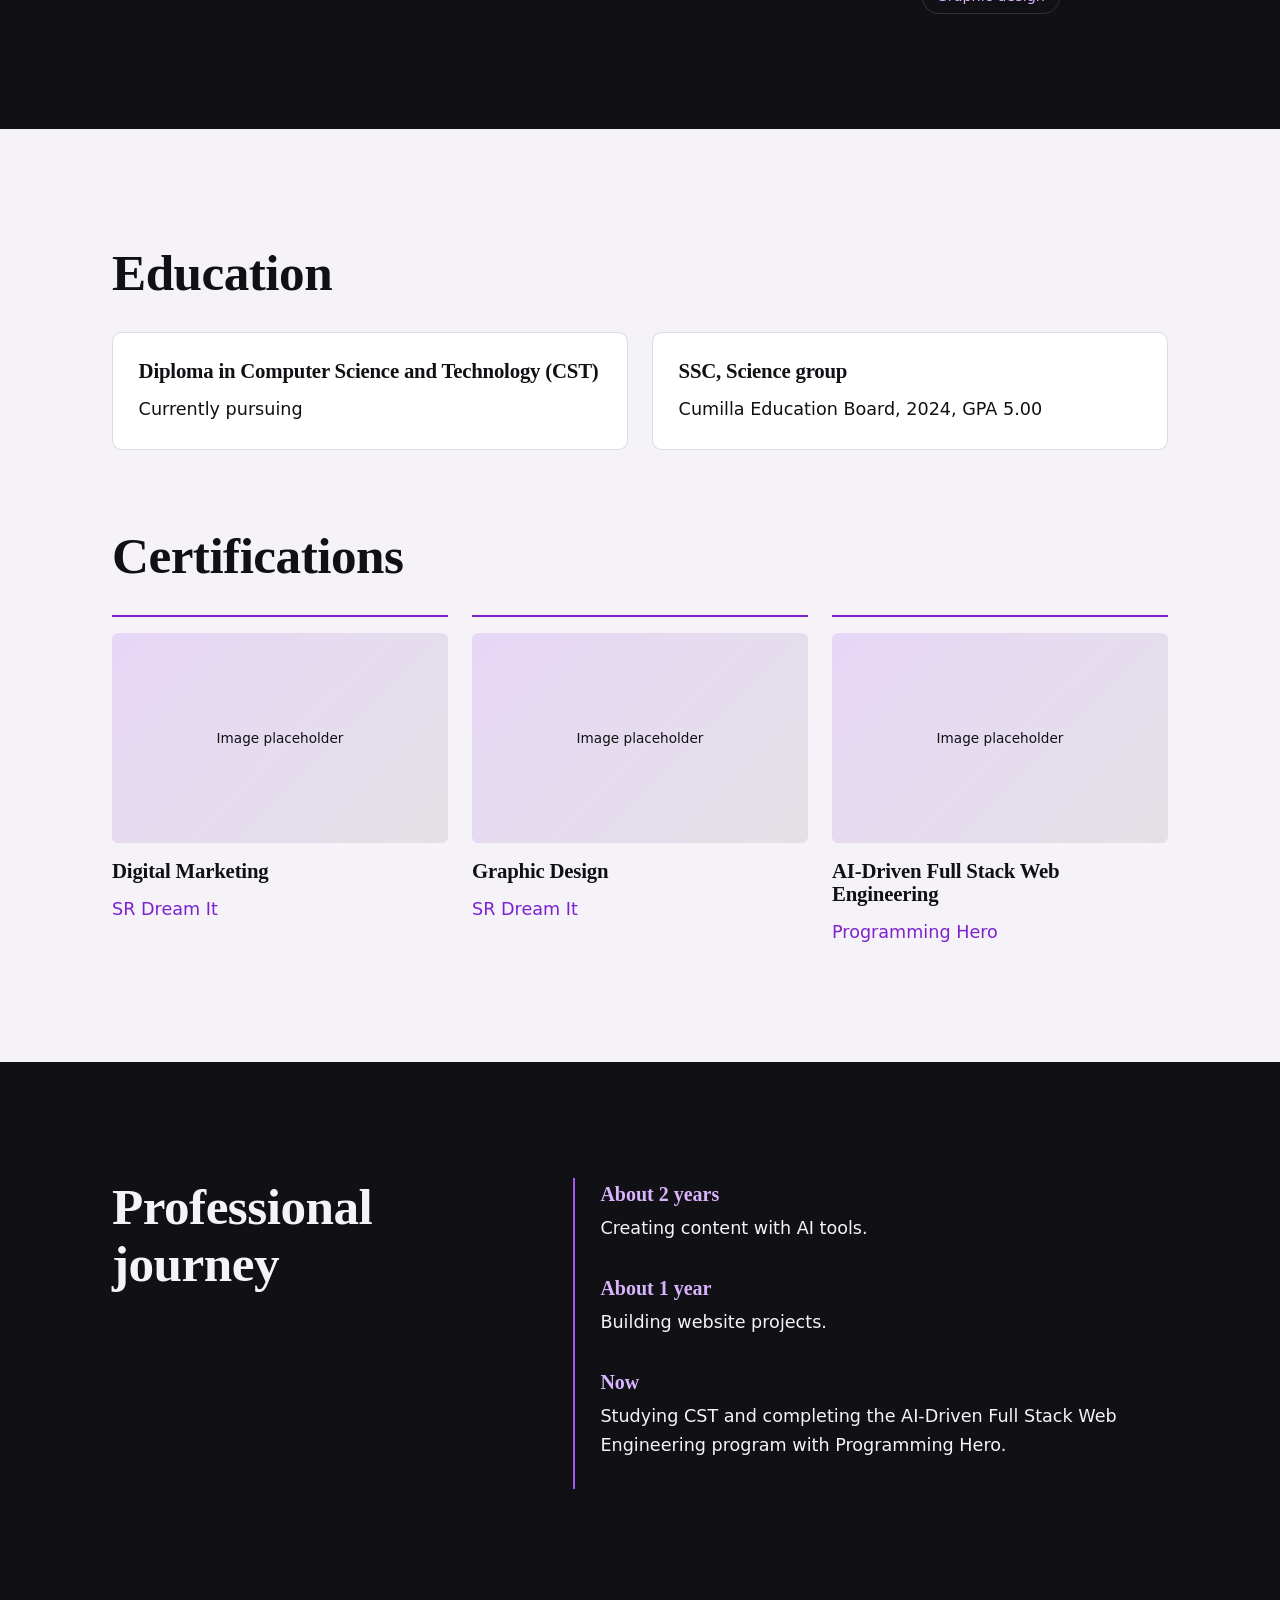
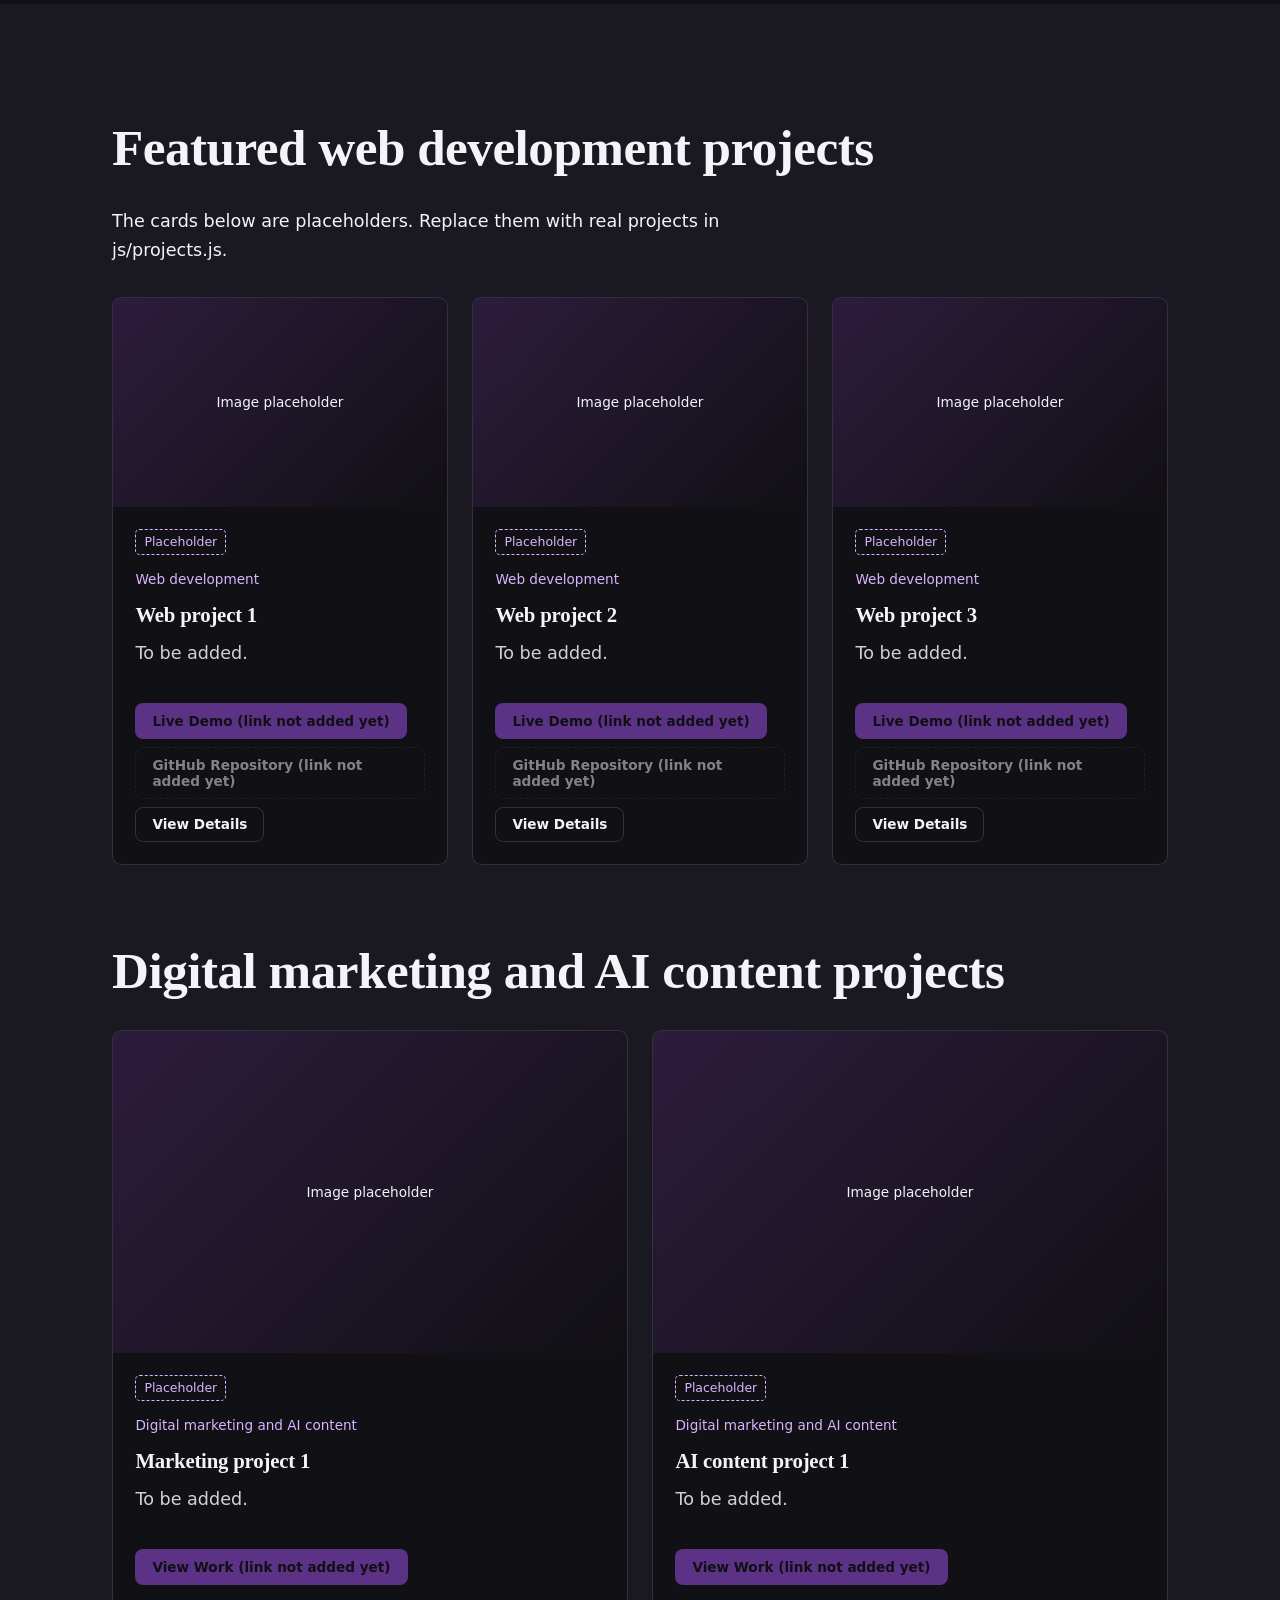
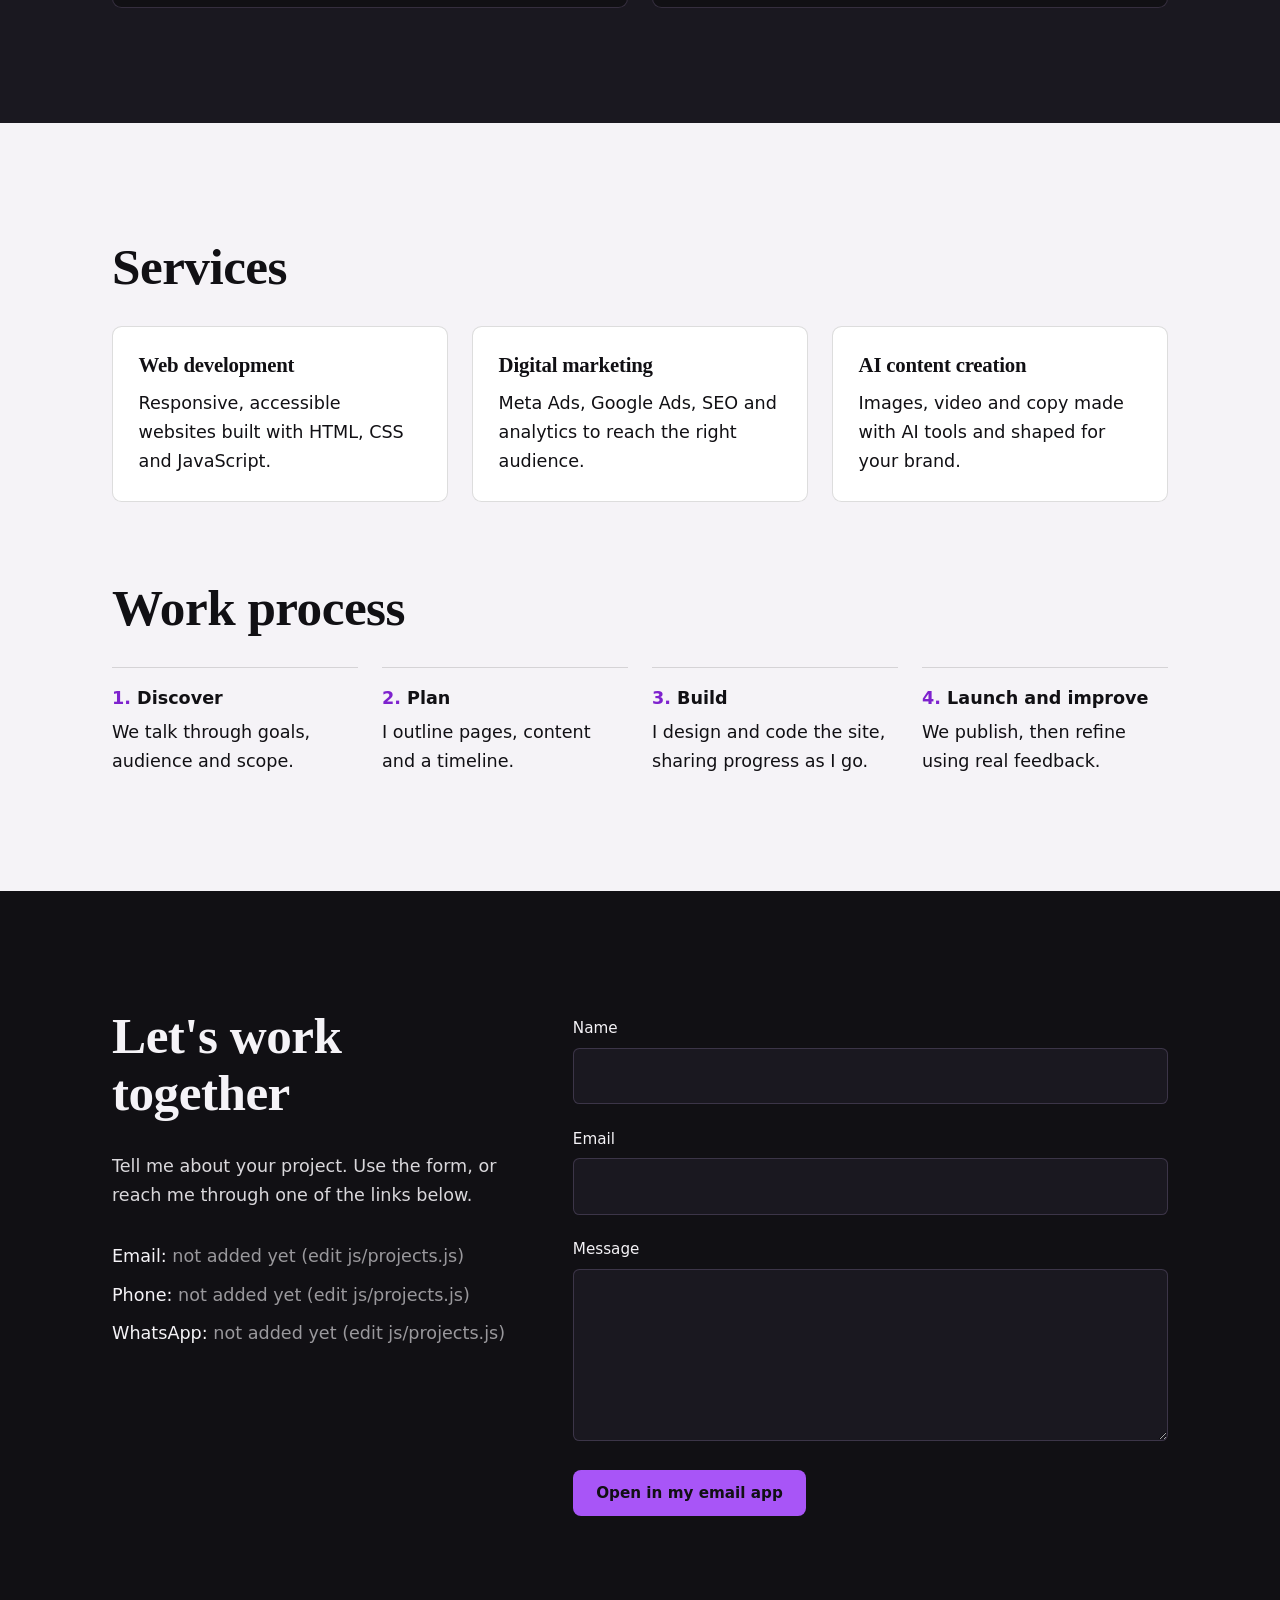
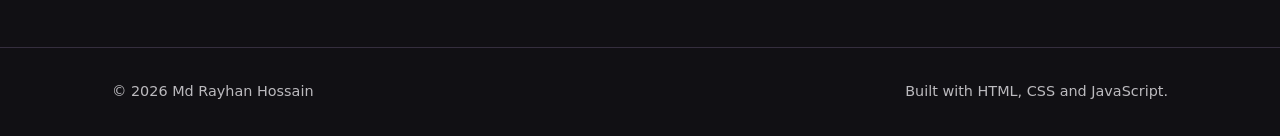
==== commit adc9bdc8: "hero update" ====
--- a/index.html
+++ b/index.html
@@ -1,175 +1,259 @@
 <!DOCTYPE html>
 <html lang="en">
+
 <head>
-<meta charset="utf-8">
-<meta name="viewport" content="width=device-width,initial-scale=1">
-<title>Md Rayhan Hossain | Full-Stack Developer, Digital Marketer, AI Content Creator</title>
-<meta name="description" content="Portfolio of Md Rayhan Hossain: full-stack developer, digital marketer and AI content creator.">
-<!-- TODO: replace with your real URL after deploying -->
-<link rel="canonical" href="https://YOUR-USERNAME.github.io/YOUR-REPO/">
-<meta property="og:type" content="website">
-<meta property="og:title" content="Md Rayhan Hossain | Full-Stack Developer">
-<meta property="og:description" content="Building digital experiences that make an impact.">
-<meta property="og:url" content="https://YOUR-USERNAME.github.io/YOUR-REPO/">
-<meta property="og:image" content="https://YOUR-USERNAME.github.io/YOUR-REPO/assets/images/og-image.jpg">
-<link rel="icon" href="assets/images/favicon.svg" type="image/svg+xml">
-<link rel="stylesheet" href="css/style.css">
-<script>document.documentElement.classList.add('js')</script>
+  <meta charset="utf-8">
+  <meta name="viewport" content="width=device-width,initial-scale=1">
+  <title>Md Rayhan Hossain | Full-Stack Developer, Digital Marketer, AI Content Creator</title>
+  <meta name="description"
+    content="Portfolio of Md Rayhan Hossain: full-stack developer, digital marketer and AI content creator.">
+  <!-- TODO: replace with your real URL after deploying -->
+  <link rel="canonical" href="https://YOUR-USERNAME.github.io/YOUR-REPO/">
+  <meta property="og:type" content="website">
+  <meta property="og:title" content="Md Rayhan Hossain | Full-Stack Developer">
+  <meta property="og:description" content="Building digital experiences that make an impact.">
+  <meta property="og:url" content="https://YOUR-USERNAME.github.io/YOUR-REPO/">
+  <meta property="og:image" content="https://YOUR-USERNAME.github.io/YOUR-REPO/assets/images/og-image.jpg">
+  <link rel="icon" href="assets/images/favicon.svg" type="image/svg+xml">
+  <link rel="stylesheet" href="css/style.css">
+  <script>document.documentElement.classList.add('js')</script>
 </head>
+
 <body data-base="">
-<a class="skip" href="#main" data-i18n="skip">Skip to content</a>
-<header class="nav">
-  <div class="wrap nav-in">
-    <a class="logo" href="#top" aria-label="Md Rayhan Hossain, home">Rayhan<span>.</span></a>
-    <button class="burger" id="burger" aria-expanded="false" aria-controls="menu" aria-label="Menu"><i></i><i></i></button>
-    <nav id="menu" class="menu" aria-label="Main">
-      <a href="#about" data-i18n="nav.about">About</a>
-      <a href="#skills" data-i18n="nav.skills">Skills</a>
-      <a href="#education" data-i18n="nav.education">Education</a>
-      <a href="#projects" data-i18n="nav.projects">Projects</a>
-      <a href="#services" data-i18n="nav.services">Services</a>
-      <a href="#contact" data-i18n="nav.contact">Contact</a>
-      <button class="lang" id="lang" type="button" aria-label="Switch language">বাংলা</button>
-    </nav>
-  </div>
-</header>
-
-<main id="main">
-<section class="hero dark" id="top">
-  <div class="wrap hero-grid">
-    <div>
-      <p class="kicker rise" style="--d:0" data-i18n="hero.role">Full-Stack Developer, Digital Marketer, AI Content Creator</p>
-      <h1 class="rise" style="--d:1" data-i18n="hero.title">Building Digital Experiences That Make an Impact.</h1>
-      <p class="lead rise" style="--d:2" data-i18n="hero.intro"></p>
-      <div class="btns rise" style="--d:3">
-        <a class="btn primary" href="#projects" data-i18n="hero.work">Explore My Work</a>
-        <a class="btn ghost" href="#contact" data-i18n="hero.connect">Let's Connect</a>
-        <a class="btn ghost" id="resume" href="assets/resume/resume.pdf" download aria-disabled="true" data-i18n="hero.resume">Resume</a>
-      </div>
-      <ul class="social rise" style="--d:4" aria-label="Social profiles">
-        <li><a href="https://github.com/rayhanhossain-pro" target="_blank" rel="noopener noreferrer">GitHub</a></li>
-        <li><a href="https://www.linkedin.com/in/rayhanhossainofficial/" target="_blank" rel="noopener noreferrer">LinkedIn</a></li>
-        <li><a href="https://www.facebook.com/rayhanhossain.pro/" target="_blank" rel="noopener noreferrer">Facebook</a></li>
-      </ul>
+  <a class="skip" href="#main" data-i18n="skip">Skip to content</a>
+  <header class="nav">
+    <div class="wrap nav-in">
+      <a class="logo" href="#top" aria-label="Md Rayhan Hossain, home">Rayhan<span>.</span></a>
+      <button class="burger" id="burger" aria-expanded="false" aria-controls="menu"
+        aria-label="Menu"><i></i><i></i></button>
+      <nav id="menu" class="menu" aria-label="Main">
+        <a href="#about" data-i18n="nav.about">About</a>
+        <a href="#skills" data-i18n="nav.skills">Skills</a>
+        <a href="#education" data-i18n="nav.education">Education</a>
+        <a href="#projects" data-i18n="nav.projects">Projects</a>
+        <a href="#services" data-i18n="nav.services">Services</a>
+        <a href="#contact" data-i18n="nav.contact">Contact</a>
+        <button class="lang" id="lang" type="button" aria-label="Switch language">বাংলা</button>
+      </nav>
     </div>
-    <figure class="portrait rise" style="--d:2">
-      <div class="ph-box"><span data-i18n="hero.portrait">Portrait placeholder. Add assets/images/portrait.jpg</span></div>
-      <img src="assets/images/portrait.jpg" alt="Portrait of Md Rayhan Hossain" width="480" height="600" hidden
-           onload="this.hidden=false;this.previousElementSibling.hidden=true">
-    </figure>
-  </div>
-</section>
-
-<section class="light" id="about">
-  <div class="wrap split reveal">
-    <h2 data-i18n="about.title">About me</h2>
-    <div class="prose">
-      <p data-i18n="about.p1"></p>
-      <p data-i18n="about.p2"></p>
-      <p data-i18n="about.p3"></p>
+  </header>
+
+  <main id="main">
+    <section class="hero dark" id="top">
+      <div class="wrap hero-grid">
+        <div>
+          <p class="kicker rise" style="--d:0" data-i18n="hero.role">Full-Stack Developer, Digital Marketer, AI Content
+            Creator</p>
+          <h1 class="rise" style="font-size: 56px; --d:1" data-i18n="hero.title">Building Digital Experiences That Make an Impact.</h1>
+          <p class="lead rise" style="--d:2" data-i18n="hero.intro"></p>
+          <div class="btns rise" style="--d:3">
+            <a class="btn primary" href="#projects" data-i18n="hero.work">Explore My Work</a>
+            <a class="btn ghost" href="#contact" data-i18n="hero.connect">Let's Connect</a>
+            <a class="btn ghost" id="resume" href="assets/resume/resume.pdf" download aria-disabled="true"
+              data-i18n="hero.resume">Resume</a>
+          </div>
+          <ul class="social rise" style="--d:4" aria-label="Social profiles">
+            <li><a href="https://github.com/rayhanhossain-pro" target="_blank" rel="noopener noreferrer"><svg
+                  xmlns="http://www.w3.org/2000/svg" width="30" height="30" fill="currentColor" class="bi bi-github"
+                  viewBox="0 0 16 16">
+                  <path
+                    d="M8 0C3.58 0 0 3.58 0 8c0 3.54 2.29 6.53 5.47 7.59.4.07.55-.17.55-.38 0-.19-.01-.82-.01-1.49-2.01.37-2.53-.49-2.69-.94-.09-.23-.48-.94-.82-1.13-.28-.15-.68-.52-.01-.53.63-.01 1.08.58 1.23.82.72 1.21 1.87.87 2.33.66.07-.52.28-.87.51-1.07-1.78-.2-3.64-.89-3.64-3.95 0-.87.31-1.59.82-2.15-.08-.2-.36-1.02.08-2.12 0 0 .67-.21 2.2.82.64-.18 1.32-.27 2-.27s1.36.09 2 .27c1.53-1.04 2.2-.82 2.2-.82.44 1.1.16 1.92.08 2.12.51.56.82 1.27.82 2.15 0 3.07-1.87 3.75-3.65 3.95.29.25.54.73.54 1.48 0 1.07-.01 1.93-.01 2.2 0 .21.15.46.55.38A8.01 8.01 0 0 0 16 8c0-4.42-3.58-8-8-8" />
+                </svg></a></li>
+            <li><a href="https://www.linkedin.com/in/rayhanhossainofficial/" target="_blank"
+                rel="noopener noreferrer"><svg xmlns="http://www.w3.org/2000/svg" width="30" height="30"
+                  fill="currentColor" class="bi bi-linkedin" viewBox="0 0 16 16">
+                  <path
+                    d="M0 1.146C0 .513.526 0 1.175 0h13.65C15.474 0 16 .513 16 1.146v13.708c0 .633-.526 1.146-1.175 1.146H1.175C.526 16 0 15.487 0 14.854zm4.943 12.248V6.169H2.542v7.225zm-1.2-8.212c.837 0 1.358-.554 1.358-1.248-.015-.709-.52-1.248-1.342-1.248S2.4 3.226 2.4 3.934c0 .694.521 1.248 1.327 1.248zm4.908 8.212V9.359c0-.216.016-.432.08-.586.173-.431.568-.878 1.232-.878.869 0 1.216.662 1.216 1.634v3.865h2.401V9.25c0-2.22-1.184-3.252-2.764-3.252-1.274 0-1.845.7-2.165 1.193v.025h-.016l.016-.025V6.169h-2.4c.03.678 0 7.225 0 7.225z" />
+                </svg></a></li>
+            <li><a href="https://www.facebook.com/rayhanhossain.pro/" target="_blank" rel="noopener noreferrer"><svg
+                  xmlns="http://www.w3.org/2000/svg" width="30" height="30" fill="currentColor" class="bi bi-facebook"
+                  viewBox="0 0 16 16">
+                  <path
+                    d="M16 8.049c0-4.446-3.582-8.05-8-8.05C3.58 0-.002 3.603-.002 8.05c0 4.017 2.926 7.347 6.75 7.951v-5.625h-2.03V8.05H6.75V6.275c0-2.017 1.195-3.131 3.022-3.131.876 0 1.791.157 1.791.157v1.98h-1.009c-.993 0-1.303.621-1.303 1.258v1.51h2.218l-.354 2.326H9.25V16c3.824-.604 6.75-3.934 6.75-7.951" />
+                </svg></a></li>
+          </ul>
+        </div>
+        <figure class="portrait rise" style="--d:2">
+          <!-- <div class="ph-box"><span data-i18n="hero.portrait">Portrait placeholder. Add assets/images/portrait.jpg</span></div> -->
+          <img src="assets/images/Rayhan (2).png" alt="Portrait of Md Rayhan Hossain" width="480" height="600" hidden
+            onload="this.hidden=false;this.previousElementSibling.hidden=true">
+        </figure>
+      </div>
+    </section>
+
+    <section class="light" id="about">
+      <div class="wrap split reveal">
+        <h2 data-i18n="about.title">About me</h2>
+        <div class="prose">
+          <p data-i18n="about.p1"></p>
+          <p data-i18n="about.p2"></p>
+          <p data-i18n="about.p3"></p>
+        </div>
+      </div>
+    </section>
+
+    <section class="dark" id="skills">
+      <div class="wrap">
+        <h2 class="reveal" data-i18n="skills.title">Skills and tools</h2>
+        <div class="grid4">
+          <div class="reveal">
+            <h3 data-i18n="skills.fe">Frontend development</h3>
+            <ul class="tags">
+              <li>HTML5</li>
+              <li>CSS3</li>
+              <li>JavaScript</li>
+            </ul>
+          </div>
+          <div class="reveal">
+            <h3 data-i18n="skills.tools">Development tools</h3>
+            <ul class="tags">
+              <li>GitHub</li>
+              <li>GitHub Pages</li>
+            </ul>
+          </div>
+          <div class="reveal">
+            <h3 data-i18n="skills.dm">Digital marketing</h3>
+            <ul class="tags">
+              <li>Meta Ads</li>
+              <li>Google Ads</li>
+              <li>SEO</li>
+              <li>Web Analytics</li>
+            </ul>
+          </div>
+          <div class="reveal">
+            <h3 data-i18n="skills.ai">AI content creation</h3>
+            <ul class="tags">
+              <li data-i18n="skills.aic">AI-assisted content</li>
+              <li data-i18n="skills.aim">AI marketing</li>
+              <li data-i18n="skills.gd">Graphic design</li>
+            </ul>
+          </div>
+        </div>
+      </div>
+    </section>
+
+    <section class="light" id="education">
+      <div class="wrap">
+        <h2 class="reveal" data-i18n="edu.title">Education</h2>
+        <div class="grid2 reveal">
+          <article class="panel">
+            <h3 data-i18n="edu.diploma">Diploma in Computer Science and Technology (CST)</h3>
+            <p data-i18n="edu.diploma.m">Currently pursuing</p>
+          </article>
+          <article class="panel">
+            <h3 data-i18n="edu.ssc">SSC, Science group</h3>
+            <p data-i18n="edu.ssc.m">Cumilla Education Board, 2024, GPA 5.00</p>
+          </article>
+        </div>
+        <h2 class="reveal sub" id="certs" data-i18n="cert.title">Certifications</h2>
+        <div class="grid3">
+          <article class="cert reveal">
+            <div class="thumb"><span data-i18n="img.ph">Image placeholder</span><img
+                src="assets/images/cert-digital-marketing.jpg" alt="Digital Marketing certificate, SR Dream It"
+                loading="lazy" hidden onload="this.hidden=false;this.previousElementSibling.hidden=true"></div>
+            <h3>Digital Marketing</h3>
+            <p>SR Dream It</p>
+          </article>
+          <article class="cert reveal">
+            <div class="thumb"><span data-i18n="img.ph">Image placeholder</span><img
+                src="assets/images/cert-graphic-design.jpg" alt="Graphic Design certificate, SR Dream It" loading="lazy"
+                hidden onload="this.hidden=false;this.previousElementSibling.hidden=true"></div>
+            <h3>Graphic Design</h3>
+            <p>SR Dream It</p>
+          </article>
+          <article class="cert reveal">
+            <div class="thumb"><span data-i18n="img.ph">Image placeholder</span><img
+                src="assets/images/cert-programming-hero.jpg"
+                alt="AI-Driven Full Stack Web Engineering certificate, Programming Hero" loading="lazy" hidden
+                onload="this.hidden=false;this.previousElementSibling.hidden=true"></div>
+            <h3>AI-Driven Full Stack Web Engineering</h3>
+            <p>Programming Hero</p>
+          </article>
+        </div>
+      </div>
+    </section>
+
+    <section class="dark" id="journey">
+      <div class="wrap split">
+        <h2 class="reveal" data-i18n="journey.title">Professional journey</h2>
+        <ol class="timeline reveal">
+          <li><b data-i18n="j1.t">About 2 years</b><span data-i18n="j1.d"></span></li>
+          <li><b data-i18n="j2.t">About 1 year</b><span data-i18n="j2.d"></span></li>
+          <li><b data-i18n="j3.t">Now</b><span data-i18n="j3.d"></span></li>
+        </ol>
+      </div>
+    </section>
+
+    <section class="dark alt" id="projects">
+      <div class="wrap">
+        <h2 class="reveal" data-i18n="projects.web">Featured web development projects</h2>
+        <p class="note reveal" id="web-note" data-i18n="projects.note"></p>
+        <div class="grid3" id="web-grid"></div>
+        <h2 class="reveal sub" data-i18n="projects.mkt">Digital marketing and AI content projects</h2>
+        <div class="grid3" id="mkt-grid"></div>
+      </div>
+    </section>
+
+    <section class="light" id="services">
+      <div class="wrap">
+        <h2 class="reveal" data-i18n="services.title">Services</h2>
+        <div class="grid3">
+          <article class="panel reveal">
+            <h3 data-i18n="s1.t"></h3>
+            <p data-i18n="s1.d"></p>
+          </article>
+          <article class="panel reveal">
+            <h3 data-i18n="s2.t"></h3>
+            <p data-i18n="s2.d"></p>
+          </article>
+          <article class="panel reveal">
+            <h3 data-i18n="s3.t"></h3>
+            <p data-i18n="s3.d"></p>
+          </article>
+        </div>
+        <h2 class="reveal sub" data-i18n="process.title">Work process</h2>
+        <ol class="steps">
+          <li class="reveal"><b data-i18n="p1.t"></b><span data-i18n="p1.d"></span></li>
+          <li class="reveal"><b data-i18n="p2.t"></b><span data-i18n="p2.d"></span></li>
+          <li class="reveal"><b data-i18n="p3.t"></b><span data-i18n="p3.d"></span></li>
+          <li class="reveal"><b data-i18n="p4.t"></b><span data-i18n="p4.d"></span></li>
+        </ol>
+      </div>
+    </section>
+
+    <section class="dark" id="contact">
+      <div class="wrap split">
+        <div class="reveal">
+          <h2 data-i18n="contact.title">Let's work together</h2>
+          <p class="lead" data-i18n="contact.intro"></p>
+          <ul class="contact-list" id="contact-list"></ul>
+        </div>
+        <form id="form" class="form reveal" novalidate>
+          <label for="f-name" data-i18n="form.name">Name</label>
+          <input id="f-name" name="name" autocomplete="name" required aria-describedby="e-name">
+          <p class="err" id="e-name" role="alert"></p>
+          <label for="f-email" data-i18n="form.email">Email</label>
+          <input id="f-email" name="email" type="email" autocomplete="email" required aria-describedby="e-email">
+          <p class="err" id="e-email" role="alert"></p>
+          <label for="f-msg" data-i18n="form.msg">Message</label>
+          <textarea id="f-msg" name="message" rows="5" required aria-describedby="e-msg"></textarea>
+          <p class="err" id="e-msg" role="alert"></p>
+          <button class="btn primary" type="submit" data-i18n="form.send">Open in my email app</button>
+          <p class="status" id="status" role="status"></p>
+        </form>
+      </div>
+    </section>
+  </main>
+
+  <footer class="footer dark">
+    <div class="wrap foot-in">
+      <p>&copy; <span id="year"></span> Md Rayhan Hossain</p>
+      <p data-i18n="footer.note">Built with HTML, CSS and JavaScript.</p>
     </div>
-  </div>
-</section>
-
-<section class="dark" id="skills">
-  <div class="wrap">
-    <h2 class="reveal" data-i18n="skills.title">Skills and tools</h2>
-    <div class="grid4">
-      <div class="reveal"><h3 data-i18n="skills.fe">Frontend development</h3><ul class="tags"><li>HTML5</li><li>CSS3</li><li>JavaScript</li></ul></div>
-      <div class="reveal"><h3 data-i18n="skills.tools">Development tools</h3><ul class="tags"><li>GitHub</li><li>GitHub Pages</li></ul></div>
-      <div class="reveal"><h3 data-i18n="skills.dm">Digital marketing</h3><ul class="tags"><li>Meta Ads</li><li>Google Ads</li><li>SEO</li><li>Web Analytics</li></ul></div>
-      <div class="reveal"><h3 data-i18n="skills.ai">AI content creation</h3><ul class="tags"><li data-i18n="skills.aic">AI-assisted content</li><li data-i18n="skills.aim">AI marketing</li><li data-i18n="skills.gd">Graphic design</li></ul></div>
-    </div>
-  </div>
-</section>
-
-<section class="light" id="education">
-  <div class="wrap">
-    <h2 class="reveal" data-i18n="edu.title">Education</h2>
-    <div class="grid2 reveal">
-      <article class="panel"><h3 data-i18n="edu.diploma">Diploma in Computer Science and Technology (CST)</h3><p data-i18n="edu.diploma.m">Currently pursuing</p></article>
-      <article class="panel"><h3 data-i18n="edu.ssc">SSC, Science group</h3><p data-i18n="edu.ssc.m">Cumilla Education Board, 2024, GPA 5.00</p></article>
-    </div>
-    <h2 class="reveal sub" id="certs" data-i18n="cert.title">Certifications</h2>
-    <div class="grid3">
-      <article class="cert reveal"><div class="thumb"><span data-i18n="img.ph">Image placeholder</span><img src="assets/images/cert-digital-marketing.jpg" alt="Digital Marketing certificate, SR Dream It" loading="lazy" hidden onload="this.hidden=false;this.previousElementSibling.hidden=true"></div><h3>Digital Marketing</h3><p>SR Dream It</p></article>
-      <article class="cert reveal"><div class="thumb"><span data-i18n="img.ph">Image placeholder</span><img src="assets/images/cert-graphic-design.jpg" alt="Graphic Design certificate, SR Dream It" loading="lazy" hidden onload="this.hidden=false;this.previousElementSibling.hidden=true"></div><h3>Graphic Design</h3><p>SR Dream It</p></article>
-      <article class="cert reveal"><div class="thumb"><span data-i18n="img.ph">Image placeholder</span><img src="assets/images/cert-programming-hero.jpg" alt="AI-Driven Full Stack Web Engineering certificate, Programming Hero" loading="lazy" hidden onload="this.hidden=false;this.previousElementSibling.hidden=true"></div><h3>AI-Driven Full Stack Web Engineering</h3><p>Programming Hero</p></article>
-    </div>
-  </div>
-</section>
-
-<section class="dark" id="journey">
-  <div class="wrap split">
-    <h2 class="reveal" data-i18n="journey.title">Professional journey</h2>
-    <ol class="timeline reveal">
-      <li><b data-i18n="j1.t">About 2 years</b><span data-i18n="j1.d"></span></li>
-      <li><b data-i18n="j2.t">About 1 year</b><span data-i18n="j2.d"></span></li>
-      <li><b data-i18n="j3.t">Now</b><span data-i18n="j3.d"></span></li>
-    </ol>
-  </div>
-</section>
-
-<section class="dark alt" id="projects">
-  <div class="wrap">
-    <h2 class="reveal" data-i18n="projects.web">Featured web development projects</h2>
-    <p class="note reveal" id="web-note" data-i18n="projects.note"></p>
-    <div class="grid3" id="web-grid"></div>
-    <h2 class="reveal sub" data-i18n="projects.mkt">Digital marketing and AI content projects</h2>
-    <div class="grid3" id="mkt-grid"></div>
-  </div>
-</section>
-
-<section class="light" id="services">
-  <div class="wrap">
-    <h2 class="reveal" data-i18n="services.title">Services</h2>
-    <div class="grid3">
-      <article class="panel reveal"><h3 data-i18n="s1.t"></h3><p data-i18n="s1.d"></p></article>
-      <article class="panel reveal"><h3 data-i18n="s2.t"></h3><p data-i18n="s2.d"></p></article>
-      <article class="panel reveal"><h3 data-i18n="s3.t"></h3><p data-i18n="s3.d"></p></article>
-    </div>
-    <h2 class="reveal sub" data-i18n="process.title">Work process</h2>
-    <ol class="steps">
-      <li class="reveal"><b data-i18n="p1.t"></b><span data-i18n="p1.d"></span></li>
-      <li class="reveal"><b data-i18n="p2.t"></b><span data-i18n="p2.d"></span></li>
-      <li class="reveal"><b data-i18n="p3.t"></b><span data-i18n="p3.d"></span></li>
-      <li class="reveal"><b data-i18n="p4.t"></b><span data-i18n="p4.d"></span></li>
-    </ol>
-  </div>
-</section>
-
-<section class="dark" id="contact">
-  <div class="wrap split">
-    <div class="reveal">
-      <h2 data-i18n="contact.title">Let's work together</h2>
-      <p class="lead" data-i18n="contact.intro"></p>
-      <ul class="contact-list" id="contact-list"></ul>
-    </div>
-    <form id="form" class="form reveal" novalidate>
-      <label for="f-name" data-i18n="form.name">Name</label>
-      <input id="f-name" name="name" autocomplete="name" required aria-describedby="e-name">
-      <p class="err" id="e-name" role="alert"></p>
-      <label for="f-email" data-i18n="form.email">Email</label>
-      <input id="f-email" name="email" type="email" autocomplete="email" required aria-describedby="e-email">
-      <p class="err" id="e-email" role="alert"></p>
-      <label for="f-msg" data-i18n="form.msg">Message</label>
-      <textarea id="f-msg" name="message" rows="5" required aria-describedby="e-msg"></textarea>
-      <p class="err" id="e-msg" role="alert"></p>
-      <button class="btn primary" type="submit" data-i18n="form.send">Open in my email app</button>
-      <p class="status" id="status" role="status"></p>
-    </form>
-  </div>
-</section>
-</main>
-
-<footer class="footer dark">
-  <div class="wrap foot-in">
-    <p>&copy; <span id="year"></span> Md Rayhan Hossain</p>
-    <p data-i18n="footer.note">Built with HTML, CSS and JavaScript.</p>
-  </div>
-</footer>
-<script src="js/translations.js"></script>
-<script src="js/projects.js"></script>
-<script src="js/main.js"></script>
+  </footer>
+  <script src="js/translations.js"></script>
+  <script src="js/projects.js"></script>
+  <script src="js/main.js"></script>
 </body>
-</html>
+
+</html>
--- a/css/style.css
+++ b/css/style.css
@@ -56,7 +56,7 @@
 }
 
 /* hero */
-.hero{padding-top:clamp(3rem,7vw,6rem);background:radial-gradient(60rem 30rem at 85% 0%,rgba(168,85,247,.22),transparent 70%),var(--ink)}
+.hero{padding-top:clamp(3rem,5vw,3rem);background:radial-gradient(60rem 30rem at 85% 0%,rgba(168,85,247,.22),transparent 70%),var(--ink)}
 .hero-grid{display:grid;gap:3rem;grid-template-columns:1.3fr .7fr;align-items:center}
 .kicker{color:var(--lilac);margin:0 0 1.2rem;font-size:1rem}
 .lead{max-width:38rem;opacity:.88}
